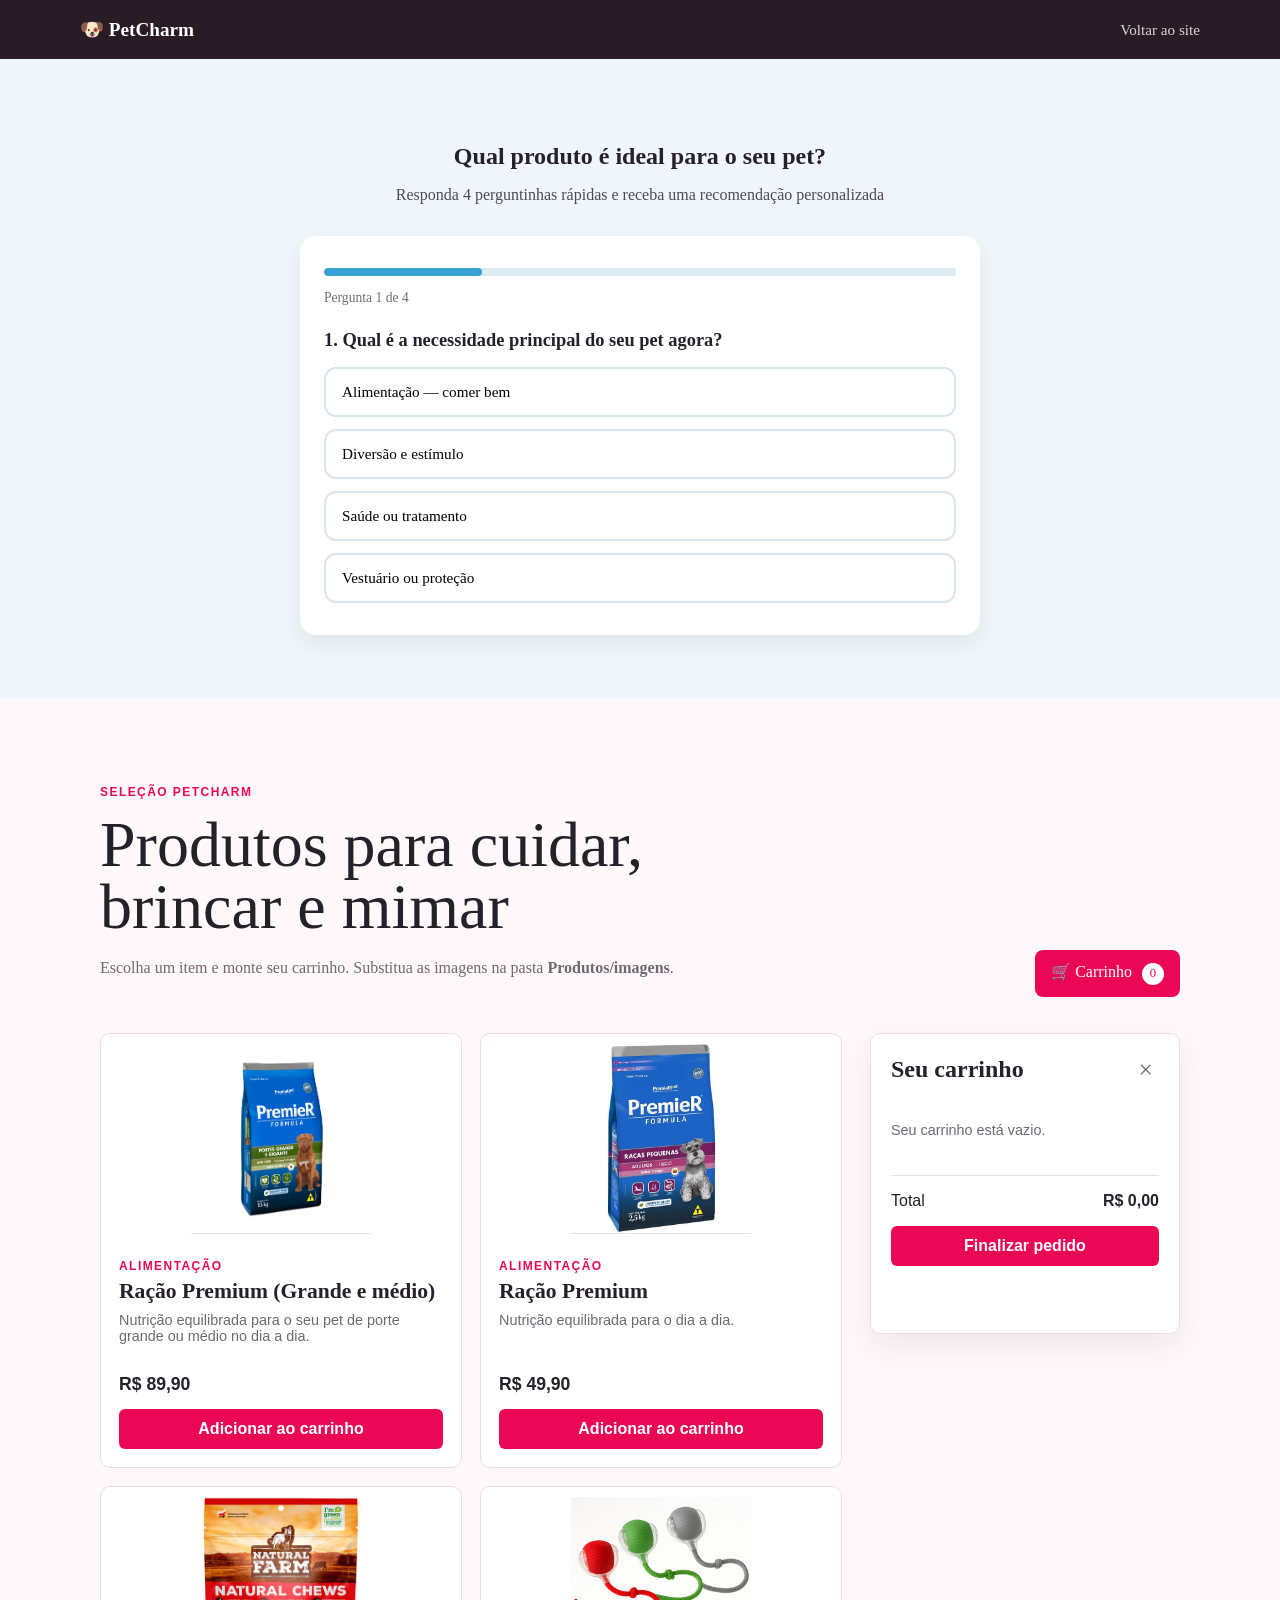
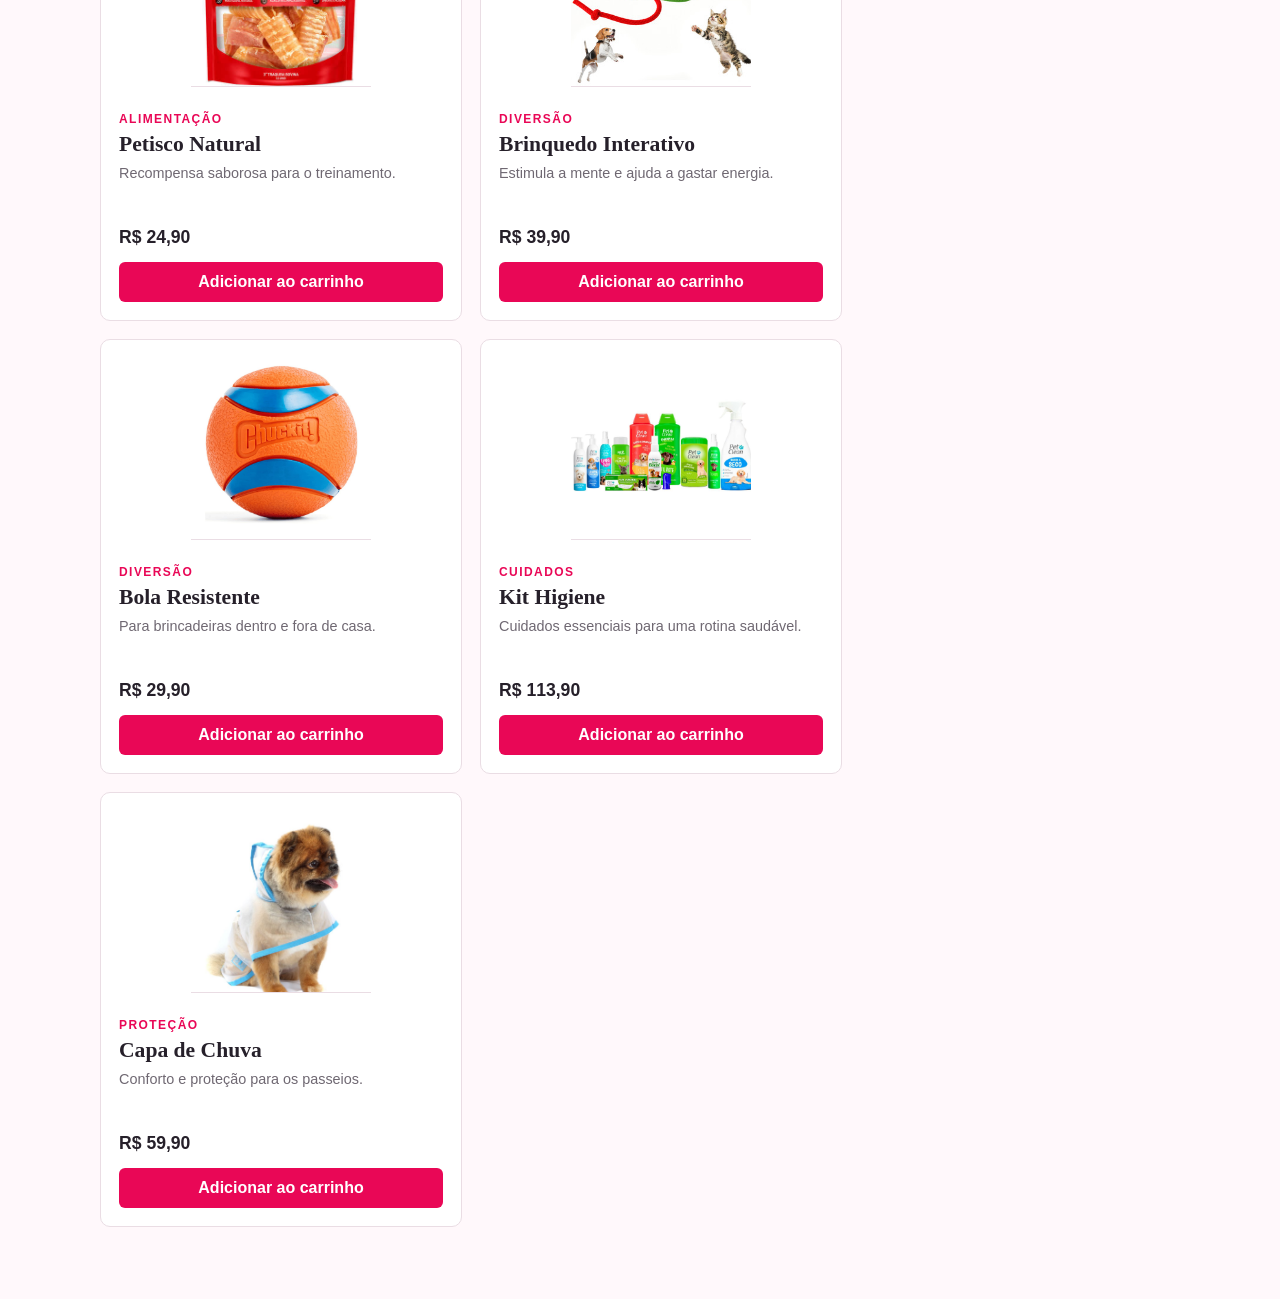
==== Produtos/Produtos.html @ 6ad41427 "Teste 1" ====
<!DOCTYPE html>
<html lang="pt-BR">
<head>
    <meta charset="UTF-8">
    <meta name="viewport" content="width=device-width, initial-scale=1.0">
    <title>Produtos | PetCharm</title>
    <link rel="stylesheet" href="quiz-produtos.css" />
    <link rel="stylesheet" href="produtos.css" />
    
</head>
<body>
<header class="produtos-header">
  <a class="produtos-logo" href="../index.html">🐶 PetCharm</a>
  <a class="voltar-site" href="../index.html">Voltar ao site</a>
</header>
    <section id="quiz-produtos">
  <div class="container">
    <h2>Qual produto é ideal para o seu pet?</h2>
    <p class="subtitle">Responda 4 perguntinhas rápidas e receba uma recomendação personalizada</p>

    <div class="quizp-box" id="quizpBox">

      <!-- Barra de progresso -->
      <div class="quizp-progress">
        <div class="quizp-progress-bar" id="quizpProgressBar"></div>
      </div>
      <p class="quizp-step-count" id="quizpStepCount">Pergunta 1 de 4</p>

      <!-- Pergunta 1 -->
      <div class="quizp-step" data-step="1">
        <h3>1. Qual é a necessidade principal do seu pet agora?</h3>
        <div class="quizp-options" data-question="1">
          <button type="button" class="quizp-option" data-scores='{"racao":2}'>Alimentação — comer bem</button>
          <button type="button" class="quizp-option" data-scores='{"brinquedos":2}'>Diversão e estímulo</button>
          <button type="button" class="quizp-option" data-scores='{"remedios":2}'>Saúde ou tratamento</button>
          <button type="button" class="quizp-option" data-scores='{"trajes":2}'>Vestuário ou proteção</button>
        </div>
      </div>

      <!-- Pergunta 2 -->
      <div class="quizp-step" data-step="2" hidden>
        <h3>2. Como você descreveria o momento do seu pet?</h3>
        <div class="quizp-options" data-question="2">
          <button type="button" class="quizp-option" data-scores='{"racao":2}'>A ração está acabando ou ele precisa de uma dieta melhor</button>
          <button type="button" class="quizp-option" data-scores='{"brinquedos":2}'>Ele está entediado ou destruindo coisas em casa</button>
          <button type="button" class="quizp-option" data-scores='{"remedios":2}'>Está com sintomas (coceira, mancando, vômito) ou precisa de prevenção</button>
          <button type="button" class="quizp-option" data-scores='{"trajes":2}'>Vai sair em dia frio, evento ou passeio</button>
        </div>
      </div>

      <!-- Pergunta 3 -->
      <div class="quizp-step" data-step="3" hidden>
        <h3>3. O que é mais importante pra você agora?</h3>
        <div class="quizp-options" data-question="3">
          <button type="button" class="quizp-option" data-scores='{"racao":1}'>Nutrição adequada à idade e porte dele</button>
          <button type="button" class="quizp-option" data-scores='{"brinquedos":1}'>Estímulo mental e desgaste de energia</button>
          <button type="button" class="quizp-option" data-scores='{"remedios":1}'>Orientação e cuidado com a saúde</button>
          <button type="button" class="quizp-option" data-scores='{"trajes":1}'>Conforto e estilo no dia a dia</button>
        </div>
      </div>

      <!-- Pergunta 4 -->
      <div class="quizp-step" data-step="4" hidden>
        <h3>4. Qual frase combina mais com a situação atual?</h3>
        <div class="quizp-options" data-question="4">
          <button type="button" class="quizp-option" data-scores='{"racao":1}'>"Preciso repor o pote de comida dele"</button>
          <button type="button" class="quizp-option" data-scores='{"brinquedos":1}'>"Ele fica sozinho em casa e precisa se distrair"</button>
          <button type="button" class="quizp-option" data-scores='{"remedios":1}'>"Notei algo diferente na saúde dele"</button>
          <button type="button" class="quizp-option" data-scores='{"trajes":1}'>"Quero ele confortável e protegido lá fora"</button>
        </div>
      </div>

      <!-- Resultado -->
      <div class="quizp-step quizp-result" data-step="result" hidden>
        <div class="quizp-result-icon" id="quizpResultIcon">🐾</div>
        <h3 id="quizpResultTitle">Recomendação</h3>
        <p id="quizpResultText"></p>
        <div class="quizp-result-actions">
          <button type="button" class="btn primary" id="quizpGoProdutos">Ver produtos recomendados</button>
          <button type="button" class="btn quizp-restart" id="quizpRestart">Refazer o quiz</button>
        </div>
        <div class="quizp-recommended" id="quizpRecommended" aria-live="polite"></div>
      </div>

    </div>
  </div>
</section>

<main class="catalogo" id="produtos">
  <div class="catalogo-heading">
    <div>
      <p class="eyebrow">Seleção PetCharm</p>
      <h1>Produtos para cuidar, brincar e mimar</h1>
      <p>Escolha um item e monte seu carrinho. Substitua as imagens na pasta <strong>Produtos/imagens</strong>.</p>
    </div>
    <button class="cart-toggle" id="cartToggle" type="button" aria-expanded="false">🛒 Carrinho <span id="cartCount">0</span></button>
  </div>

  <div class="catalogo-layout">
    <section class="product-grid" aria-label="Catálogo de produtos">
      <article class="product-card" data-categoria="racao" data-id="racao-premium" data-nome="Ração Premium (Grande e médio)" data-preco="89.90"><img src="imagens/produto-racao-grande.jpg" alt="Pacote de ração premium para cães" /><div class="product-info"><span class="product-category">Alimentação</span><h2>Ração Premium (Grande e médio)</h2><p>Nutrição equilibrada para o seu pet de porte grande ou médio no dia a dia.</p><strong>R$ 89,90</strong><button class="add-cart" type="button">Adicionar ao carrinho</button></div></article>
    <article class="product-card" data-categoria="racao" data-id="racao-premium-pequena" data-nome="Ração Premium" data-preco="89.90"><img src="imagens/produto-racao.jpg" alt="Pacote de ração premium para cães" /><div class="product-info"><span class="product-category">Alimentação</span><h2>Ração Premium</h2><p>Nutrição equilibrada para o dia a dia.</p><strong>R$ 49,90</strong><button class="add-cart" type="button">Adicionar ao carrinho</button></div></article>
      <article class="product-card" data-categoria="racao" data-id="petisco-natural" data-nome="Petisco Natural" data-preco="24.90"><img src="imagens/produto-petisco.jpg" alt="Petiscos naturais para cães" /><div class="product-info"><span class="product-category">Alimentação</span><h2>Petisco Natural</h2><p>Recompensa saborosa para o treinamento.</p><strong>R$ 24,90</strong><button class="add-cart" type="button">Adicionar ao carrinho</button></div></article>
      <article class="product-card" data-categoria="brinquedos" data-id="brinquedo-interativo" data-nome="Brinquedo Interativo" data-preco="39.90"><img src="imagens/produto-brinquedo.jpg" alt="Brinquedo interativo colorido para cachorro" /><div class="product-info"><span class="product-category">Diversão</span><h2>Brinquedo Interativo</h2><p>Estimula a mente e ajuda a gastar energia.</p><strong>R$ 39,90</strong><button class="add-cart" type="button">Adicionar ao carrinho</button></div></article>
      <article class="product-card" data-categoria="brinquedos" data-id="bolinha-resistente" data-nome="Bola Resistente" data-preco="29.90"><img src="imagens/produto-bola.jpg" alt="Bola resistente para cachorro" /><div class="product-info"><span class="product-category">Diversão</span><h2>Bola Resistente</h2><p>Para brincadeiras dentro e fora de casa.</p><strong>R$ 29,90</strong><button class="add-cart" type="button">Adicionar ao carrinho</button></div></article>
      <article class="product-card" data-categoria="remedios" data-id="kit-higiene" data-nome="Kit Higiene" data-preco="49.90"><img src="imagens/produto-higiene.jpg" alt="Kit de higiene para pets" /><div class="product-info"><span class="product-category">Cuidados</span><h2>Kit Higiene</h2><p>Cuidados essenciais para uma rotina saudável.</p><strong>R$ 113,90</strong><button class="add-cart" type="button">Adicionar ao carrinho</button></div></article>
      <article class="product-card" data-categoria="trajes" data-id="capa-chuva" data-nome="Capa de Chuva" data-preco="59.90"><img src="imagens/produto-capa.jpg" alt="Capa de chuva para cachorro" /><div class="product-info"><span class="product-category">Proteção</span><h2>Capa de Chuva</h2><p>Conforto e proteção para os passeios.</p><strong>R$ 59,90</strong><button class="add-cart" type="button">Adicionar ao carrinho</button></div></article>
    
    </section>

    <aside class="cart-panel" id="cartPanel" aria-label="Carrinho de compras">
      <div class="cart-heading"><h2>Seu carrinho</h2><button id="cartClose" type="button" aria-label="Fechar carrinho">×</button></div>
      <div id="cartItems" class="cart-items"><p class="cart-empty">Seu carrinho está vazio.</p></div>
      <div class="cart-total"><span>Total</span><strong id="cartTotal">R$ 0,00</strong></div>
      <button class="checkout-btn" type="button" id="checkoutButton">Finalizar pedido</button>
      <p class="cart-feedback" id="cartFeedback" aria-live="polite"></p>
    </aside>
  </div>
</main>
<script src="quiz-produtos.js"></script>
<script src="carrinho.js"></script>
</body>
</html>
---- Produtos/quiz-produtos.css ----
/* ============================================================
   ESTILOS DO QUIZ DE PRODUTOS - "Qual produto é ideal para
   o seu pet?" (produtos.html)
   Classes prefixadas com "quizp-" para não colidir com o
   restante do CSS do site (inclusive com o quiz.css do
   banho/tosa, caso as duas páginas compartilhem estilos).
   ============================================================ */

#quiz-produtos {
  padding: 64px 0;
  background: #f0f7fb; /* tom diferente do quiz de serviços, ajuste à vontade */
}

#quiz-produtos .container {
  max-width: 720px;
  margin: 0 auto;
  padding: 0 20px;
  text-align: center;
}

#quiz-produtos h2 {
  margin-bottom: 8px;
}

#quiz-produtos .subtitle {
  margin-bottom: 32px;
  opacity: 0.8;
}

.quizp-box {
  background: #ffffff;
  border-radius: 16px;
  padding: 32px 24px;
  box-shadow: 0 8px 24px rgba(0, 0, 0, 0.08);
  text-align: left;
}

/* Barra de progresso */
.quizp-progress {
  width: 100%;
  height: 8px;
  background: #dceaf3;
  border-radius: 999px;
  overflow: hidden;
  margin-bottom: 8px;
}

.quizp-progress-bar {
  height: 100%;
  width: 25%;
  background: #3aa0d1; /* cor de destaque, ajuste conforme a marca */
  border-radius: 999px;
  transition: width 0.3s ease;
}

.quizp-step-count {
  font-size: 0.85rem;
  opacity: 0.65;
  margin-bottom: 24px;
}

.quizp-step h3 {
  margin-bottom: 16px;
  font-size: 1.15rem;
}

.quizp-options {
  display: grid;
  gap: 12px;
}

.quizp-option {
  text-align: left;
  padding: 14px 16px;
  border: 2px solid #d8e6ee;
  border-radius: 12px;
  background: #fff;
  cursor: pointer;
  font-size: 0.95rem;
  transition: border-color 0.2s ease, background 0.2s ease, transform 0.1s ease;
}

.quizp-option:hover {
  border-color: #3aa0d1;
  background: #f1f9fd;
}

.quizp-option.selected {
  border-color: #3aa0d1;
  background: #e3f2fa;
  font-weight: 600;
}

.quizp-option:active {
  transform: scale(0.99);
}

/* Resultado */
.quizp-result {
  text-align: center;
}

.quizp-result-icon {
  font-size: 2.5rem;
  margin-bottom: 8px;
}

.quizp-result h3 {
  margin-bottom: 8px;
}

#quizpResultText {
  margin-bottom: 24px;
  opacity: 0.85;
  line-height: 1.5;
}

.quizp-result-actions {
  display: flex;
  gap: 12px;
  justify-content: center;
  flex-wrap: wrap;
}

.quizp-restart {
  background: transparent;
  border: 2px solid #ddd;
  color: inherit;
}

.quizp-restart:hover {
  border-color: #3aa0d1;
}

@media (max-width: 480px) {
  .quizp-box {
    padding: 24px 16px;
  }
}
---- Produtos/produtos.css ----
* { box-sizing: border-box; }
:root { --produto-primary: #e90756; --produto-ink: #26202a; --produto-muted: #6f6872; --produto-bg: #fff8fb; --produto-line: #eadde4; }
body { margin: 0; background: var(--produto-bg); color: var(--produto-ink); font-family: Georgia, "Times New Roman", serif; }
button { font: inherit; }
.produtos-header { display: flex; justify-content: space-between; align-items: center; padding: 18px max(20px, calc((100% - 1120px) / 2)); background: #291c26; color: #fff; }
.produtos-logo, .voltar-site { color: #fff; text-decoration: none; }
.produtos-logo { font-size: 1.2rem; font-weight: 700; }
.voltar-site { opacity: .82; font-size: .95rem; }
.catalogo { max-width: 1120px; margin: 0 auto; padding: 72px 20px; }
.catalogo-heading { display: flex; justify-content: space-between; align-items: end; gap: 28px; margin: 0 auto 36px; }
.catalogo-heading h1 { max-width: 680px; margin: 4px 0 10px; font-size: clamp(2.2rem, 5vw, 4.6rem); line-height: .98; font-weight: 500; }
.catalogo-heading p { max-width: 640px; color: var(--produto-muted); line-height: 1.6; }
.eyebrow, .product-category { color: var(--produto-primary) !important; font-family: Arial, sans-serif; font-size: .75rem; font-weight: 700; letter-spacing: .12em; text-transform: uppercase; }
.cart-toggle, .add-cart, .checkout-btn { border: 0; cursor: pointer; }
.cart-toggle { padding: 12px 16px; background: var(--produto-primary); color: #fff; border-radius: 8px; white-space: nowrap; }
.cart-toggle span { display: inline-grid; place-items: center; min-width: 22px; height: 22px; margin-left: 6px; border-radius: 50%; background: #fff; color: var(--produto-primary); font-size: .8rem; }
.catalogo-layout { display: grid; grid-template-columns: minmax(0, 1fr) 310px; gap: 28px; align-items: start; }
.product-grid { display: grid; grid-template-columns: repeat(2, minmax(0, 1fr)); gap: 18px; }
.product-card { overflow: hidden; border: 1px solid var(--produto-line); border-radius: 10px; background: #fff; transition: transform .2s, box-shadow .2s; }
.product-card:hover { transform: translateY(-3px); box-shadow: 0 12px 24px rgba(70, 22, 48, .1); }
.product-card img { width: 50%; height: 190px; object-fit: cover; background: #f5dce8; margin-left: 90px; margin-top: 10px; border-bottom: 1px solid var(--produto-line); }
.product-info { padding: 18px; }
.product-info h2 { margin: 5px 0; font-size: 1.35rem; }
.product-info p { min-height: 48px; margin: 8px 0 14px; color: var(--produto-muted); font-family: Arial, sans-serif; font-size: .9rem; }
.product-info strong { display: block; margin-bottom: 14px; font-family: Arial, sans-serif; font-size: 1.1rem; }
.add-cart, .checkout-btn { width: 100%; padding: 11px 12px; border-radius: 6px; background: var(--produto-primary); color: #fff; font-family: Arial, sans-serif; font-weight: 700; }
.cart-panel { position: sticky; top: 20px; padding: 20px; border: 1px solid var(--produto-line); border-radius: 10px; background: #fff; box-shadow: 0 12px 30px rgba(70, 22, 48, .08); }
.cart-heading, .cart-total { display: flex; justify-content: space-between; align-items: center; }
.cart-heading h2 { margin: 0; font-size: 1.5rem; }
.cart-heading button { border: 0; background: transparent; color: var(--produto-muted); cursor: pointer; font-size: 1.6rem; }
.cart-items { display: grid; gap: 12px; margin: 22px 0; }
.cart-empty { color: var(--produto-muted); font-family: Arial, sans-serif; font-size: .9rem; }
.cart-item { display: grid; grid-template-columns: 1fr auto; gap: 8px; padding-bottom: 12px; border-bottom: 1px solid var(--produto-line); font-family: Arial, sans-serif; }
.cart-item-name { font-weight: 700; }
.cart-item-price { color: var(--produto-muted); font-size: .85rem; }
.cart-item-actions { display: flex; align-items: center; gap: 7px; grid-column: 1 / -1; }
.cart-item-actions button { width: 26px; height: 26px; border: 1px solid var(--produto-line); border-radius: 4px; background: #fff; cursor: pointer; }
.remove-item { margin-left: auto; border: 0; background: transparent; color: var(--produto-primary); cursor: pointer; }
.cart-total { padding: 16px 0; border-top: 1px solid var(--produto-line); font-family: Arial, sans-serif; }
.cart-feedback { min-height: 20px; color: #197048; font-family: Arial, sans-serif; font-size: .85rem; text-align: center; }
.quizp-recommended { margin-top: 24px; }
.quizp-recommended h4 { margin-bottom: 12px; text-align: left; }
.quizp-recommended-grid { display: grid; grid-template-columns: repeat(auto-fit, minmax(150px, 1fr)); gap: 12px; }
.quizp-recommended-grid .product-card { box-shadow: none; }
.quizp-recommended-grid .product-card img { height: 100px; }
.quizp-recommended-grid .product-info { padding: 10px; }
.quizp-recommended-grid .product-info p, .quizp-recommended-grid .product-category { display: none; }
.quizp-recommended-grid .product-info h2 { font-size: 1rem; }
.quizp-recommended-grid .product-info strong { font-size: .95rem; }
@media (max-width: 820px) { .catalogo-heading, .catalogo-layout { display: block; } .cart-toggle { margin-top: 16px; } .cart-panel { display: none; margin-top: 24px; } .cart-panel.is-open { display: block; } }
@media (max-width: 520px) { .product-grid { grid-template-columns: 1fr; } .catalogo { padding-top: 44px; } }
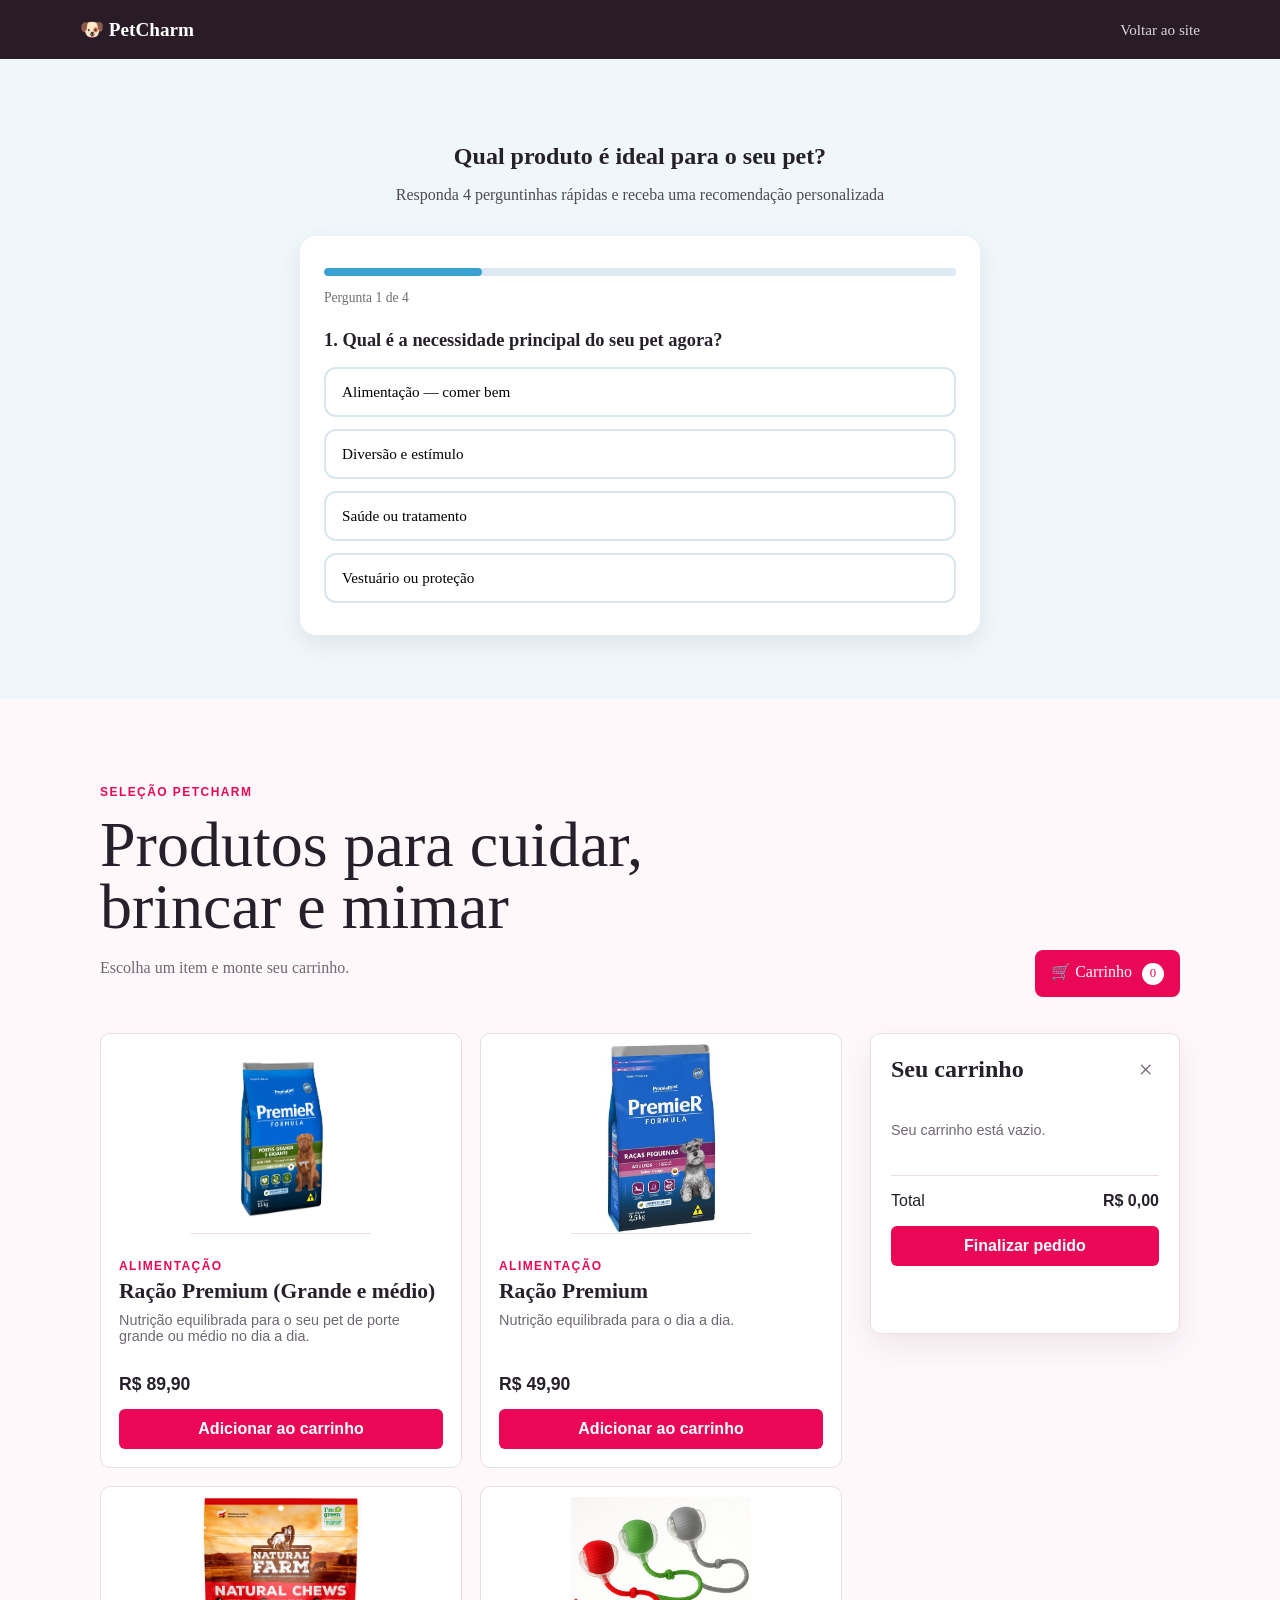
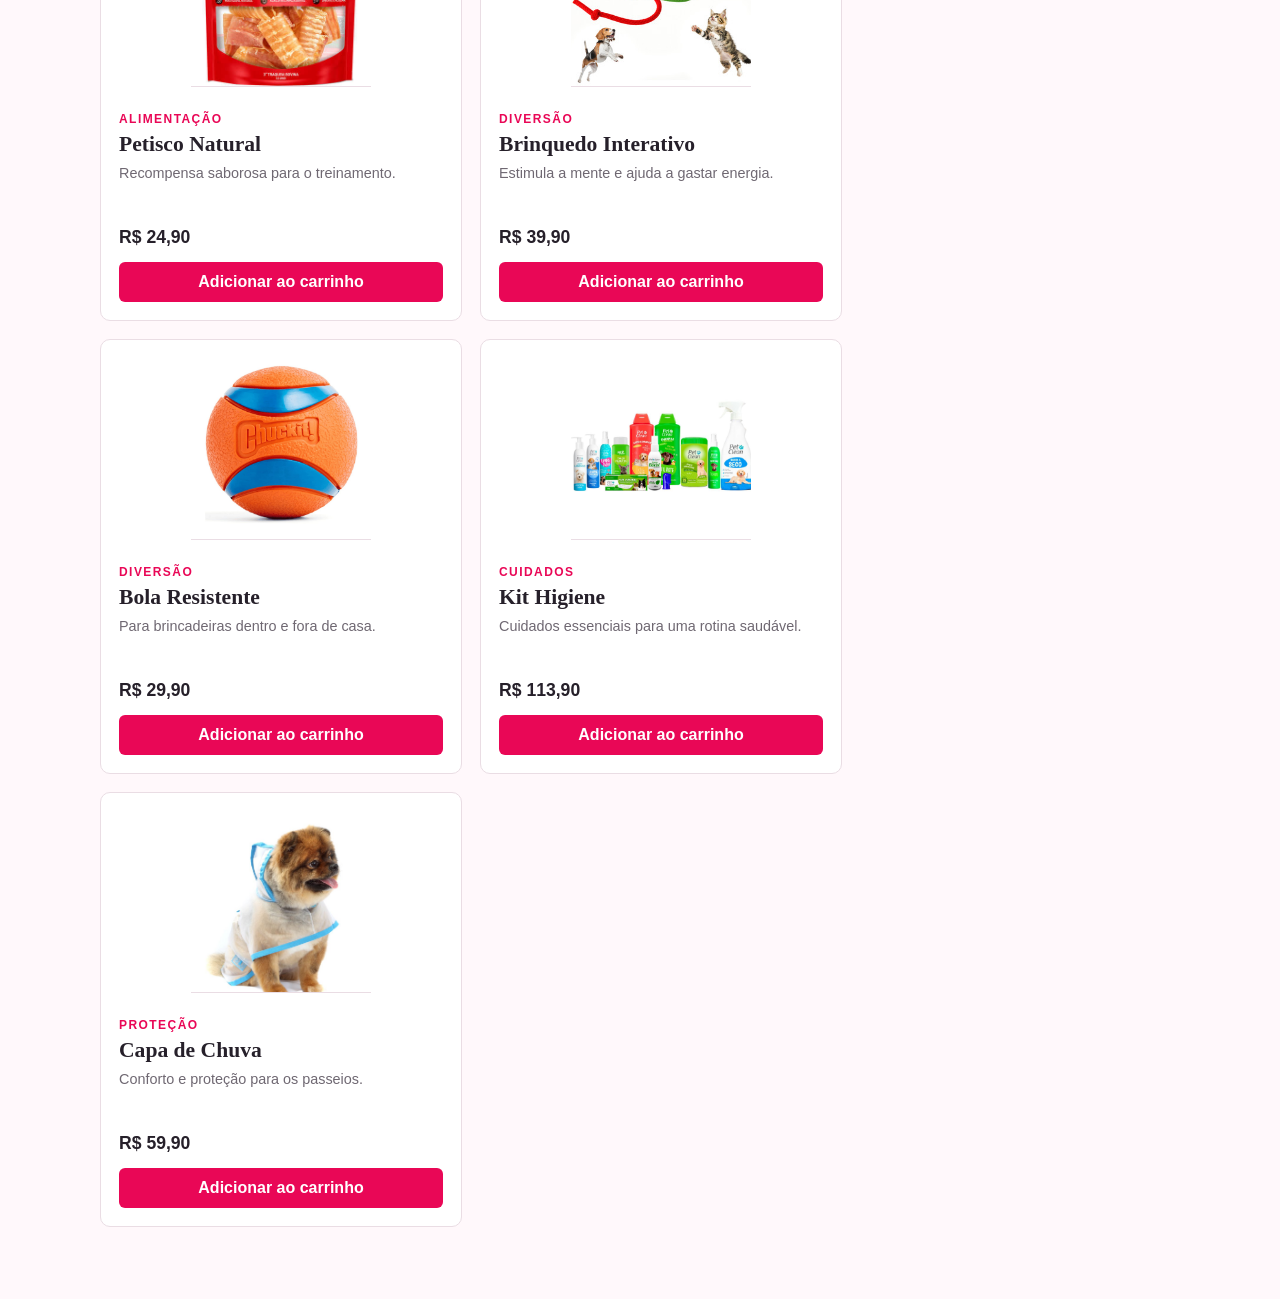
==== commit cc910a68: "teste 5" ====
--- a/Produtos/Produtos.html
+++ b/Produtos/Produtos.html
@@ -91,7 +91,7 @@
     <div>
       <p class="eyebrow">Seleção PetCharm</p>
       <h1>Produtos para cuidar, brincar e mimar</h1>
-      <p>Escolha um item e monte seu carrinho. Substitua as imagens na pasta <strong>Produtos/imagens</strong>.</p>
+      <p>Escolha um item e monte seu carrinho.</p>
     </div>
     <button class="cart-toggle" id="cartToggle" type="button" aria-expanded="false">🛒 Carrinho <span id="cartCount">0</span></button>
   </div>
